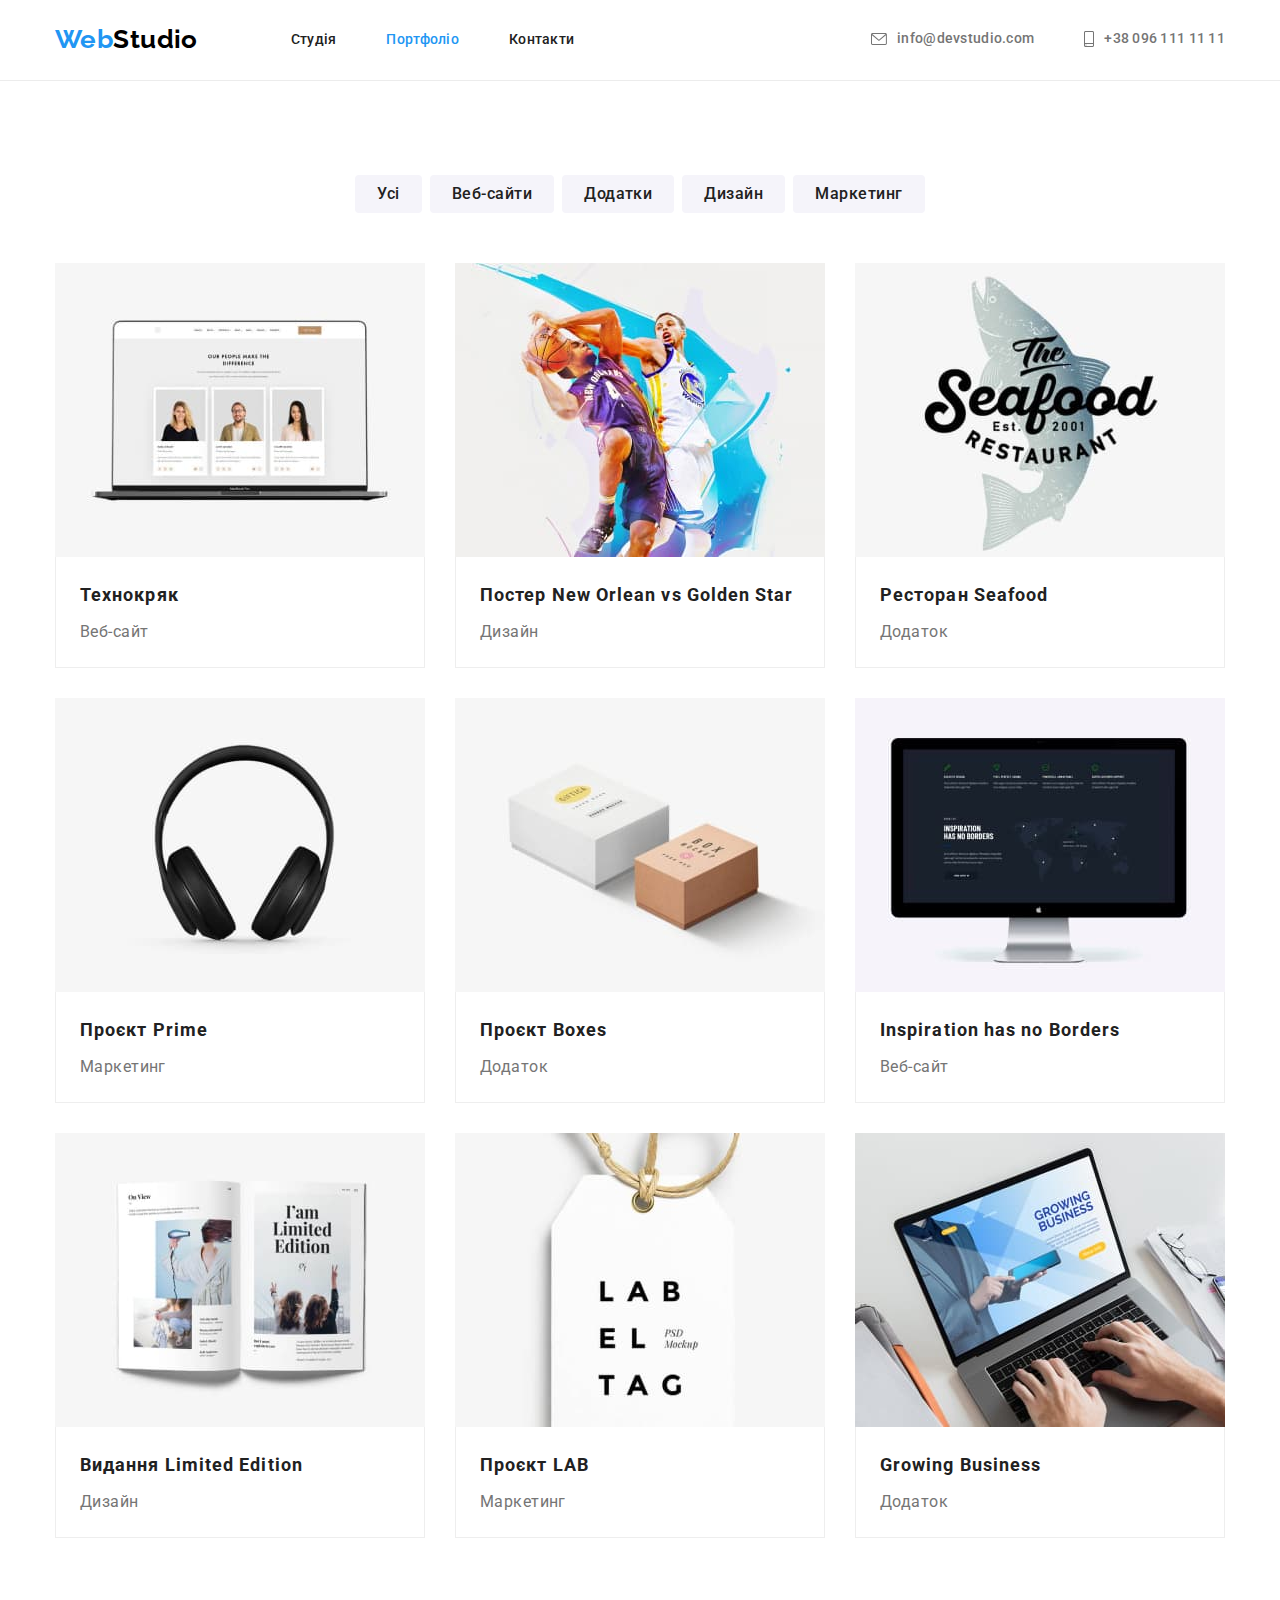
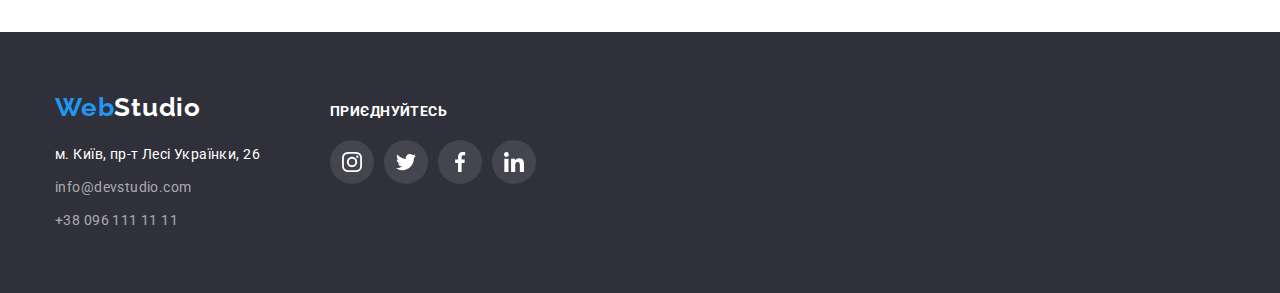
==== portfolio.html @ 176390a3 "copy from 4" ====
<!DOCTYPE html>
<html lang="uk">
  <head>
    <meta charset="UTF-8" />
    <meta http-equiv="X-UA-Compatible" content="IE=edge" />
    <meta name="viewport" content="width=device-width, initial-scale=1.0" />
    <title lang="en">WebStudio</title>
    <link
      rel="stylesheet"
      href="https://cdnjs.cloudflare.com/ajax/libs/modern-normalize/1.1.0/modern-normalize.min.css"
      integrity="sha512-wpPYUAdjBVSE4KJnH1VR1HeZfpl1ub8YT/NKx4PuQ5NmX2tKuGu6U/JRp5y+Y8XG2tV+wKQpNHVUX03MfMFn9Q=="
      crossorigin="anonymous"
      referrerpolicy="no-referrer"
    />
    <link rel="stylesheet" href="./css/styles.css" />
    <link rel="preconnect" href="https://fonts.googleapis.com" />
    <link rel="preconnect" href="https://fonts.gstatic.com" crossorigin />
    <link
      href="https://fonts.googleapis.com/css2?family=Raleway:wght@700&family=Roboto:wght@400;500;700;900&display=swap"
      rel="stylesheet"
    />
  </head>
  <body>
    <header class="header">
      <div class="container main-header">
        <nav class="nav">
          <a class="header-logo link" href="./index.html" lang="en"
            >Web<span class="logo-link">Studio</span>
          </a>
          <ul class="header-list list">
            <li class="header-item">
              <a class="header-link link" href="./index.html">Студія</a>
            </li>
            <li class="header-item">
              <a class="header-link link current" href="./portfolio.html">Портфоліо</a>
            </li>
            <li class="header-item">
              <a class="header-link link" href="./index.html">Контакти</a>
            </li>
          </ul>
        </nav>
        <ul class="header-list-contact list">
          <li class="header-item">
            <a class="header-link-right link" href="mailto:info@devstudio.com">
              <svg class="contact-icon" width="16" height="12">
                <use href="./images/symbol-defs.svg#icon-envelope"></use>
              </svg>
              info@devstudio.com</a
            >
          </li>
          <li class="header-item">
            <a class="header-link-right link" href="tel:+380961111111">
              <svg class="contact-icon" width="10" height="16">
                <use href="./images/symbol-defs.svg#icon-smartphone"></use>
              </svg>
              +38 096 111 11 11</a
            >
          </li>
        </ul>
      </div>
    </header>
    <main>
      <section class="project section">
        <div class="container">
          <h1 class="visually-hidden">Portfolio</h1>
          <ul class="filers-list list">
            <li class="filters-item"><button class="filters-btn" type="button">Усі</button></li>
            <li class="filters-item">
              <button class="filters-btn" type="button">Веб-сайти</button>
            </li>
            <li class="filters-item"><button class="filters-btn" type="button">Додатки</button></li>
            <li class="filters-item"><button class="filters-btn" type="button">Дизайн</button></li>
            <li class="filters-item">
              <button class="filters-btn" type="button">Маркетинг</button>
            </li>
          </ul>
          <ul class="project-list list">
            <li class="project-item">
              <a class="project-link link" href="">
                <img
                  class="img"
                  src="./images/portfolio/portfolio_1.jpg"
                  alt="Ноутбук"
                  width="370"
                  height="294"
                />
                <div class="icone-text">
                  <h2 class="project-subtitle">Технокряк</h2>
                  <p class="project-text">Веб-сайт</p>
                </div>
              </a>
            </li>
            <li class="project-item">
              <a class="project-link link" href="">
                <img
                  class="img"
                  src="./images/portfolio/portfolio_2.jpg"
                  alt="Постер волейболистів"
                  width="370"
                  height="294"
                />
                <div class="icone-text">
                  <h2 class="project-subtitle">Постер New Orlean vs Golden Star</h2>
                  <p class="project-text">Дизайн</p>
                </div>
              </a>
            </li>
            <li class="project-item">
              <a class="project-link link" href="">
                <img
                  class="img"
                  src="./images/portfolio/portfolio_3.jpg"
                  alt="Емблема ресторана у формі риби"
                  width="370"
                  height="294"
                />
                <div class="icone-text">
                  <h2 class="project-subtitle">Ресторан Seafood</h2>
                  <p class="project-text">Додаток</p>
                </div>
              </a>
            </li>
            <li class="project-item">
              <a class="project-link link" href="">
                <img
                  class="img"
                  src="./images/portfolio/portfolio_4.jpg"
                  alt="Чорні навушники"
                  width="370"
                  height="294"
                />
                <div class="icone-text">
                  <h2 class="project-subtitle">Проєкт Prime</h2>
                  <p class="project-text">Маркетинг</p>
                </div>
              </a>
            </li>
            <li class="project-item">
              <a class="project-link link" href="">
                <img
                  class="img"
                  src="./images/portfolio/portfolio_5.jpg"
                  alt="Дві картонні коробки"
                  width="370"
                  height="294"
                />
                <div class="icone-text">
                  <h2 class="project-subtitle">Проєкт Boxes</h2>
                  <p class="project-text">Додаток</p>
                </div>
              </a>
            </li>
            <li class="project-item">
              <a class="project-link link" href="">
                <img
                  class="img"
                  src="./images/portfolio/portfolio_6.jpg"
                  alt="Монітор"
                  width="370"
                  height="294"
                />
                <div class="icone-text">
                  <h2 class="project-subtitle">Inspiration has no Borders</h2>
                  <p class="project-text">Веб-сайт</p>
                </div>
              </a>
            </li>
            <li class="project-item">
              <a class="project-link link" href="">
                <img
                  class="img"
                  src="./images/portfolio/portfolio_7.jpg"
                  alt="Розгорнута книга"
                  width="370"
                  height="294"
                />
                <div class="icone-text">
                  <h2 class="project-subtitle">Видання Limited Edition</h2>
                  <p class="project-text">Дизайн</p>
                </div>
              </a>
            </li>
            <li class="project-item">
              <a class="project-link link" href="">
                <img
                  class="img"
                  src="./images/portfolio/portfolio_8.jpg"
                  alt="Лейбочка"
                  width="370"
                  height="294"
                />
                <div class="icone-text">
                  <h2 class="project-subtitle">Проєкт LAB</h2>
                  <p class="project-text">Маркетинг</p>
                </div>
              </a>
            </li>
            <li class="project-item">
              <a class="project-link link" href="">
                <img
                  class="img"
                  src="./images/portfolio/portfolio_9.jpg"
                  alt="Ноутбук"
                  width="370"
                  height="294"
                />
                <div class="icone-text">
                  <h2 class="project-subtitle">Growing Business</h2>
                  <p class="project-text">Додаток</p>
                </div>
              </a>
            </li>
          </ul>
        </div>
      </section>
    </main>
    <footer class="footer">
      <div class="container end-b">
        <div class="fotter-address">
          <a class="footer-logo link" href="./index.html" lang="en"
            >Web<span class="logo-link-footer">Studio</span></a
          >
          <address class="footer-address">
            <ul class="footer-list">
              <li class="footer-item list">
                <a
                  class="footer-link-place link"
                  href="https://goo.gl/maps/7BdyWeGDy39fK2eF7"
                  target="_blank"
                  rel="noopener noreferrer nofollow"
                >
                  м. Київ, пр-т Лесі Українки, 26
                </a>
              </li>
              <li class="footer-item list">
                <a class="footer-link link" href="mailto:info@devstudio.com">info@devstudio.com</a>
              </li>
              <li class="footer-item list">
                <a class="footer-link link" href="tel:+380961111111">+38 096 111 11 11</a>
              </li>
            </ul>
          </address>
        </div>
        <div class="footer-an">
          <p class="footer-text">приєднуйтесь</p>
          <ul class="footer-text-list">
            <li class="footer-text-item">
              <a class="footer-text-link" href="">
                <svg class="footer-soc-icon" width="20" height="20">
                  <use href="./images/symbol-defs-1.svg#icon-instagram"></use>
                </svg>
              </a>
            </li>
            <li class="footer-text-item">
              <a class="footer-text-link" href="">
                <svg class="footer-soc-icon" width="20" height="20">
                  <use href="./images/symbol-defs-1.svg#icon-twitter"></use>
                </svg>
              </a>
            </li>
            <li class="footer-text-item">
              <a class="footer-text-link" href="">
                <svg class="footer-soc-icon" width="20" height="20">
                  <use href="./images/symbol-defs-1.svg#icon-facebook"></use>
                </svg>
              </a>
            </li>
            <li class="footer-text-item">
              <a class="footer-text-link" href="">
                <svg class="footer-soc-icon" width="20" height="20">
                  <use href="./images/symbol-defs-1.svg#icon-linkedin"></use>
                </svg>
              </a>
            </li>
          </ul>
        </div>
      </div>
    </footer>
  </body>
</html>
---- css/styles.css ----
html {
  box-sizing: border-box;
}

*,
*::before,
*::after {
  box-sizing: inherit;
  margin: 0;
  padding: 0;
  list-style: none;
}

:root {
  --main-text-color: #212121;
  --secondary-text-color: #ffffff;
  --ouwer-text-color: #757575;
  --acent-color: #2196f3;
  --contener-color: #eeeeee;
  --logo-color-text: #000000;
  --buttons-port-color: #f5f4fa;
  --footer-text-color: rgba(255, 255, 255, 0.6);
  --background-footer-color: #2f303a;
  --background-section: #e5e5e5;
  --line-color: #ececec;
  --background-color: #ffffff;
  --icon-color: #afb1b8;
  --main-font: Roboto, sans-serif;
}

body {
  background-color: var(--background-color);
  color: var(--main-text-color);
  font-family: var(--main-font);
  font-size: 14px;
  letter-spacing: 0.03em;
}

h1,
h2,
h3,
h4,
h5,
h6,
p {
  margin: 0;
}

ul,
ol {
  margin: 0;
  padding-left: 0;
}

.list {
  list-style: none;
  padding-left: 0;
  margin: 0;
}

.link {
  text-decoration: none;
}

img {
  display: block;
  max-width: 100%;
  height: auto;
}

address {
  font-style: normal;
}

button {
  display: block;
  cursor: pointer;
  border: none;
  border-radius: 4px;
}

.visually-hidden {
  position: absolute;
  white-space: nowrap;
  width: 1px;
  height: 1px;
  overflow: hidden;
  border: 0;
  padding: 0;
  clip: rect(0 0 0 0);
  clip-path: inset(50%);
  margin: -1px;
}

.container {
  width: 1200px;
  margin: 0 auto;
  padding: 0 15px;
}

.section {
  padding-top: 94px;
  padding-bottom: 94px;
}

/* --------------header------------- */

.header {
  background-color: var(--background-color);
  padding-top: 24px;
  padding-bottom: 25px;
  border-bottom: 1px solid var(--line-color);
}

.main-header {
  display: flex;
  align-items: center;
}

.header-list {
  display: flex;
  gap: 50px;
}

.nav {
  display: flex;
  align-items: center;
}
.header-logo {
  font-family: 'Raleway', sans-serif;
  font-weight: 700;
  font-size: 26px;
  line-height: 1.19;
  margin-right: 93px;
  color: var(--acent-color);
}

.logo-link {
  color: var(--logo-color-text);
}

.header-link {
  font-weight: 500;
  line-height: 1.14;
  letter-spacing: 0.02em;
  text-align: center;
  color: var(--main-text-color);
}

.header-link:hover,
.header-link:focus,
.header-link-right:hover,
.header-link-right:focus {
  color: var(--acent-color);
}

.current {
  color: var(--acent-color);
}

.header-list-contact {
  display: flex;
  margin-left: auto;
}

.header-list-contact .header-item + .header-item {
  margin-left: 50px;
}

.header-link-right {
  font-weight: 500;
  line-height: 1.14;
  letter-spacing: 0.02em;
  color: var(--ouwer-text-color);
  display: flex;
  align-items: center;
}

.header-item {
  display: block;
}

.contact-icon {
  fill: currentColor;
  margin-right: 10px;
}

/* -------------hero------------- */

.hero {
  padding-top: 200px;
  padding-bottom: 200px;
  background-color: #c4c4c4;
  background-image: linear-gradient(rgba(47, 48, 58, 0.4), rgba(47, 48, 58, 0.4)),
    url(../images/hero-bg.jpg);
  background-repeat: no-repeat;
  background-position: center;
  background-size: cover;
  border: rgba(47, 48, 58, 0.4);
  max-width: 1600px;
  height: 600px;
  margin: 0 auto;
}

.hero-content {
}

.hero-title {
  font-weight: 900;
  font-size: 44px;
  line-height: 1.36;
  letter-spacing: 0.06em;
  text-align: center;
  text-transform: uppercase;
  color: var(--secondary-text-color);
  max-width: 696px;
  margin: 0 auto 30px auto;
}

.hero-btn {
  font-family: inherit;
  font-weight: 700;
  font-size: 16px;
  line-height: 1.88;
  letter-spacing: 0.06em;
  color: var(--secondary-text-color);
  background: var(--acent-color);
  cursor: pointer;
  border-radius: 4px;
  border: 0;
  min-width: 216px;
  padding: 10px 32px;
  text-align: center;
  margin: 0 auto;
  display: block;
}

.hero-btn:hover,
.hero-btn:focus {
  background: #188ce8;
}

/* ----------------second-section------------ */

.second-section {
  background-color: var(--background-color);
}

.second-icon-link {
  width: 270px;
  height: 120px;
  background: #f5f4fa;
  border-radius: 4px;
  margin-bottom: 30px;
  display: flex;
  align-items: center;
  justify-content: center;
  cursor: pointer;
}

.second-section-list {
  display: flex;
  gap: 30px;
}

.second-section-item {
  width: 270px;
  align-items: center;
  justify-content: center;
}
.second-section-subtitle {
  font-weight: 700;
  line-height: 1.14;
  font-size: 14px;
  text-transform: uppercase;
  color: var(--main-text-color);
  margin-bottom: 10px;
}
.second-section-text {
  line-height: 1.71;
  color: var(--ouwer-text-color);
}

.second-icon-link {
}

/* -----------------third-section------------- */

.third-section {
  background-color: var(--background-color);
  padding-top: 0;
}
.third-section-title {
  font-weight: 700;
  font-size: 36px;
  line-height: 1.17;
  text-align: center;
  color: var(--main-text-color);
  margin-bottom: 50px;
}
.third-section-list {
  display: flex;
  gap: 30px;
}

/* --------------------fourth-section------------- */

.fourth-section {
  background-color: #f5f4fa;
}
.fourth-section-title {
  font-weight: 700;
  font-size: 36px;
  line-height: 1.17;
  text-align: center;
  color: var(--main-text-color);
  margin-bottom: 50px;
}
.fourth-section-list {
  display: flex;
  gap: 30px;
}
.fourth-section-item {
  width: calc((100%-90) / 4);
  box-shadow: 0px 1px 3px rgba(0, 0, 0, 0.12), 0px 1px 1px rgba(0, 0, 0, 0.14),
    0px 2px 1px rgba(0, 0, 0, 0.2);
  border-radius: 0px 0px 4px 4px;
}

.fourth-section-subtitle {
  font-weight: 500;
  font-size: 16px;
  line-height: 1.19;
  text-align: center;
  color: var(--main-text-color);
  margin-bottom: 10px;
}
.fourth-section-text {
  font-size: 16px;
  line-height: 1.19;
  text-align: center;
  color: var(--ouwer-text-color);
  margin-bottom: 16px;
}

.introducing {
  padding-top: 30px;
  padding-bottom: 30px;
  background-color: var(--background-color);
}

.team-soc-list {
  display: flex;
  justify-content: center;
  gap: 10px;
}

.team-soc-link {
  width: 44px;
  height: 44px;
  border-radius: 50%;
  background-color: var(--background-color);
  display: flex;
  align-items: center;
  justify-content: center;
  color: var(--icon-color);
}

.team-soc-link:hover,
.team-soc-link:focus {
  background-color: var(--acent-color);
  color: var(--background-color);
}

.team-soc-icon {
  fill: currentColor;
}

/* ---------------clients---------------- */

.clients {
  background-color: var(--background-color);
}
.clients-title {
  font-weight: 700;
  font-size: 36px;
  line-height: 1.17;
  text-align: center;
  color: var(--main-text-color);
  margin-bottom: 50px;
}
.clients-list {
  display: flex;
  justify-content: center;
  gap: 30px;
}
.clients-item {
}

.clients-link:hover,
.clients-link:focus {
  border: 1px solid #2196f3;
  color: var(--acent-color);
}

.clients-link {
  width: 170px;
  height: 92px;
  border: 1px solid #afb1b8;
  border-radius: 4px;
  display: flex;
  align-items: center;
  justify-content: center;
  color: var(--icon-color);
}

.team-icon {
  fill: currentColor;
}
/* --------------footer------------- */

.footer {
  background-color: var(--background-footer-color);
  padding-top: 60px;
  padding-bottom: 60px;
}
.footer-logo {
  font-family: 'Raleway', sans-serif;
  font-style: normal;
  font-weight: 700;
  font-size: 26px;
  line-height: 1.19;
  letter-spacing: 0.03em;
  color: var(--acent-color);
  margin-bottom: 20px;
  display: inline-block;
}

.logo-link-footer {
  color: var(--secondary-text-color);
}

.footer-link-place {
  font-style: normal;
  font-weight: 400;
  line-height: 1.71;
  color: var(--secondary-text-color);
}

.footer-link-place:hover,
.footer-link-place:focus {
  color: var(--acent-color);
  cursor: pointer;
}

.footer-link {
  font-style: normal;
  font-weight: 400;
  line-height: 1.71;
  color: var(--footer-text-color);
  margin-top: 9px;
  margin-top: 9px;
  display: block;
}

.footer-link:hover,
.footer-link:focus {
  color: var(--acent-color);
}

.end-b {
  display: flex;
  gap: 70px;
  align-items: baseline;
}

.footer-text {
  font-weight: 700;
  line-height: 1.14;
  text-transform: uppercase;
  color: #ffffff;
  margin-bottom: 20px;
}
.footer-text-list {
  display: inline-flex;
  justify-content: center;
  gap: 10px;
}

.footer-text-link {
  width: 44px;
  height: 44px;
  border-radius: 50%;
  background-color: rgba(255, 255, 255, 0.1);
  display: flex;
  align-items: center;
  justify-content: center;
}

.footer-soc-icon {
  fill: var(--background-color);
}

.footer-text-link:hover,
.footer-text-link:focus {
  cursor: pointer;
  background-color: var(--acent-color);
}

/* -----------------portfolio------------ */
/* -----------------project------------------ */

.project {
  background-color: var(--background-color);
}

.filers-list {
  margin-bottom: 50px;
  display: flex;
  justify-content: center;
  gap: 8px;
}

.filters-item {
  width: calc((100% - 32) / 5);
}

.filters-btn {
  font-family: var(--main-font);
  font-style: normal;
  font-weight: 500;
  font-size: 16px;
  line-height: 1.62;
  text-align: center;
  letter-spacing: 0.03em;
  color: var(--main-text-color);
  background-color: var(--buttons-port-color);
  border-radius: 4px;
  border: 0;
  cursor: pointer;
  padding: 6px 22px;
}

.filters-btn:hover,
.filters-btn:focus {
  color: var(--secondary-text-color);
  background-color: var(--acent-color);
  box-shadow: 0px 3px 1px rgba(0, 0, 0, 0.1), 0px 1px 2px rgba(0, 0, 0, 0.08),
    0px 2px 2px rgba(0, 0, 0, 0.12);
  border-radius: 4px;
}

.project-list {
  display: flex;
  flex-wrap: wrap;
  gap: 30px;
}

.project-item {
  width: calc((100% - 60) / 3);
}

.project-link:hover,
.project-link:focus {
  cursor: pointer;
  box-shadow: 0px 1px 1px rgba(0, 0, 0, 0.12), 0px 4px 4px rgba(0, 0, 0, 0.06),
    1px 4px 6px rgba(0, 0, 0, 0.16);
}

.icone-text {
  padding: 20px 24px;
  color: var(--main-text-color);
  border: 1px solid var(--contener-color);
  border-top: none;
  background-color: var(--background-color);
}

.project-link {
  display: block;
}

.project-subtitle {
  font-weight: 700;
  font-size: 18px;
  line-height: 2;
  letter-spacing: 0.06em;
}
.project-text {
  font-weight: 400;
  font-size: 16px;
  line-height: 1.88;
  color: var(--ouwer-text-color);
  margin-top: 4px;
}
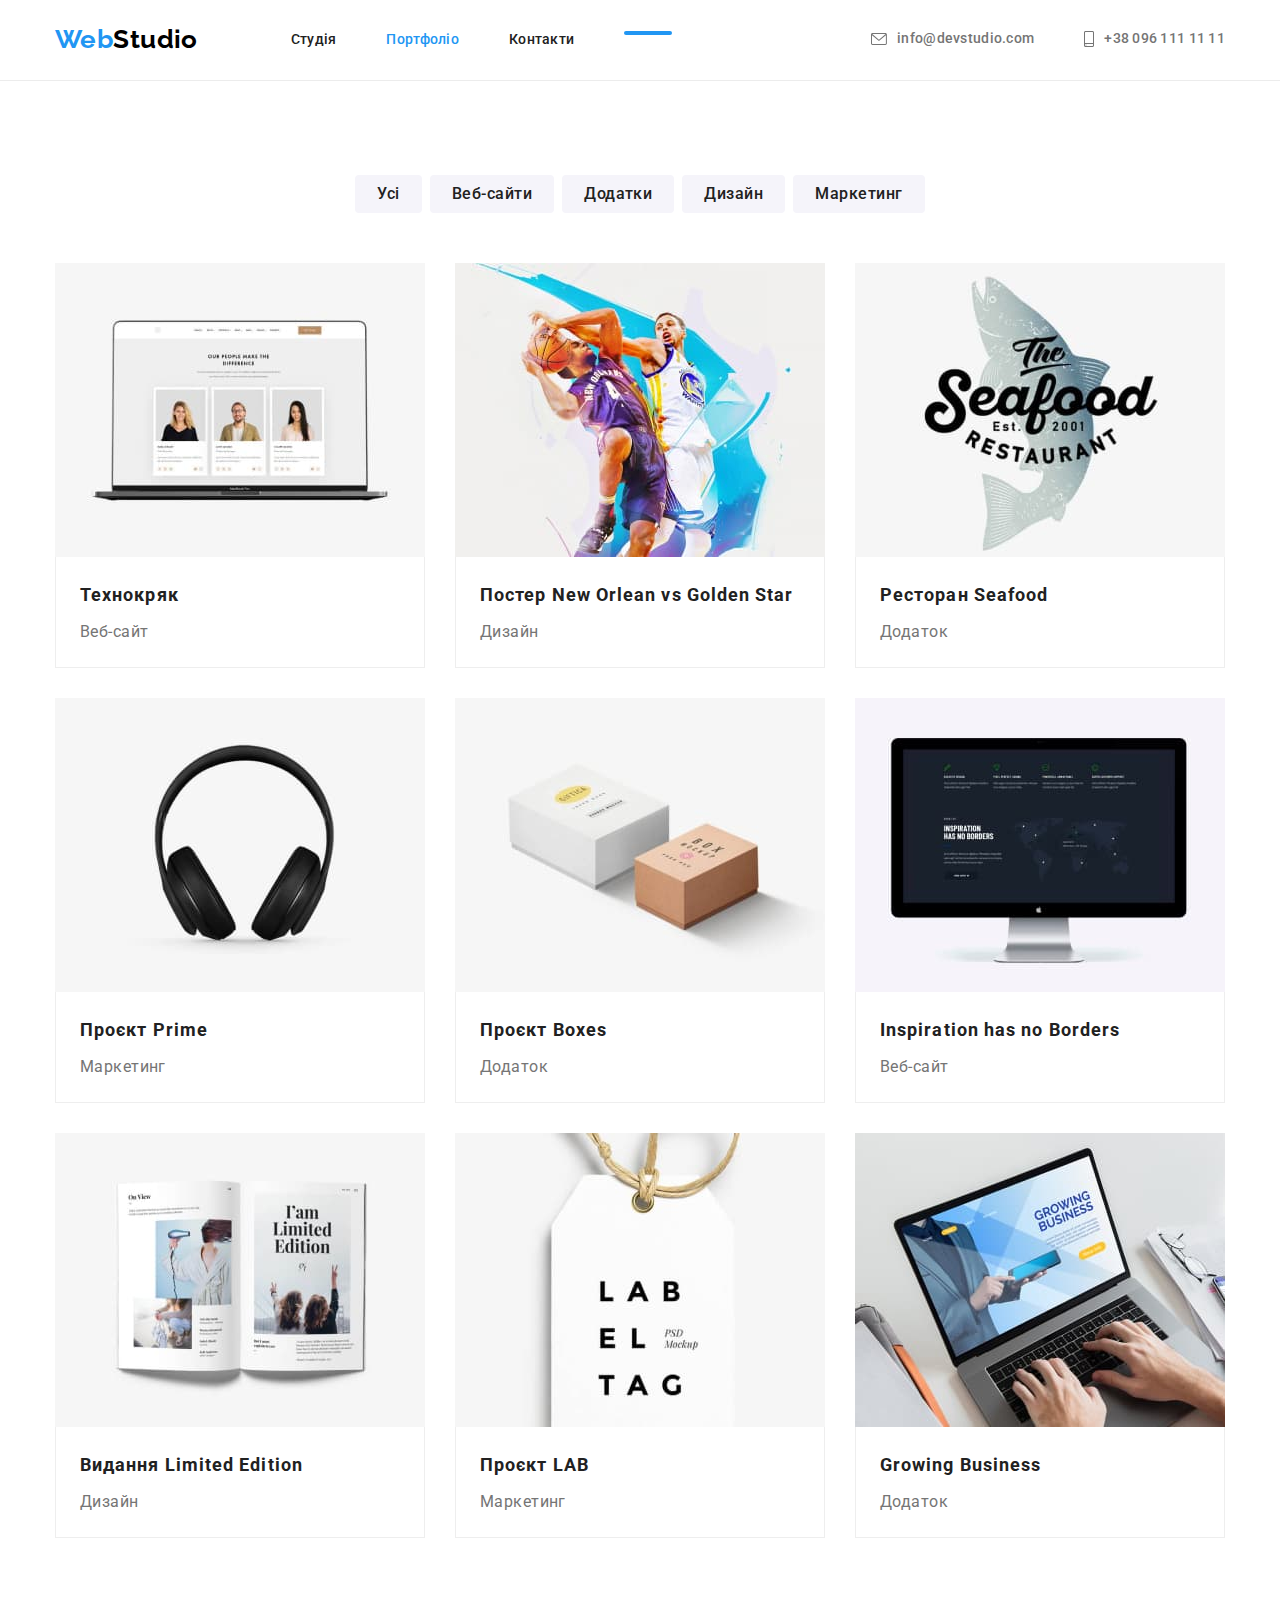
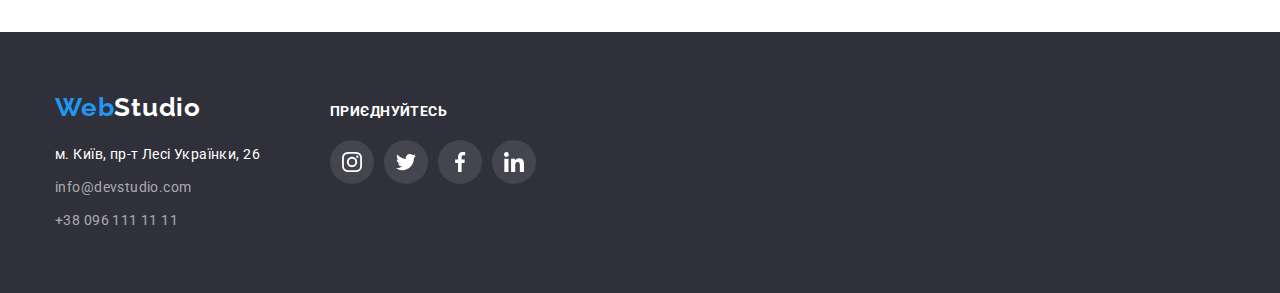
==== commit cf9a9642: "upd" ====
--- a/portfolio.html
+++ b/portfolio.html
@@ -77,13 +77,20 @@
           <ul class="project-list list">
             <li class="project-item">
               <a class="project-link link" href="">
-                <img
-                  class="img"
-                  src="./images/portfolio/portfolio_1.jpg"
-                  alt="Ноутбук"
-                  width="370"
-                  height="294"
-                />
+                <div class="project-link-wrap">
+                  <img
+                    class="img"
+                    src="./images/portfolio/portfolio_1.jpg"
+                    alt="Ноутбук"
+                    width="370"
+                    height="294"
+                  />
+                  <p class="project-hidden-text">
+                    Ресурс пропонує комплексні пропозиції з різним рівнем функціоналу та сервісів.
+                    Все це дозволить відвідувачу отримати вичерпні відомості про компанію чи
+                    приватну особу.
+                  </p>
+                </div>
                 <div class="icone-text">
                   <h2 class="project-subtitle">Технокряк</h2>
                   <p class="project-text">Веб-сайт</p>
--- a/css/styles.css
+++ b/css/styles.css
@@ -145,6 +145,15 @@
   letter-spacing: 0.02em;
   text-align: center;
   color: var(--main-text-color);
+  transition: color 250ms cubic-bezier(0.4, 0, 0.2, 1);
+}
+
+.header-list::after {
+  content: ' ';
+  width: 48px;
+  height: 4px;
+  background-color: #2196f3;
+  border-radius: 2px;
 }
 
 .header-link:hover,
@@ -174,6 +183,7 @@
   color: var(--ouwer-text-color);
   display: flex;
   align-items: center;
+  transition: color 250ms cubic-bezier(0.4, 0, 0.2, 1);
 }
 
 .header-item {
@@ -233,11 +243,12 @@
   text-align: center;
   margin: 0 auto;
   display: block;
+  transition: background-color 250ms cubic-bezier(0.4, 0, 0.2, 1);
 }
 
 .hero-btn:hover,
 .hero-btn:focus {
-  background: #188ce8;
+  background-color: #188ce8;
 }
 
 /* ----------------second-section------------ */
@@ -303,6 +314,24 @@
   gap: 30px;
 }
 
+.third-section-item {
+  position: relative;
+}
+
+.third-section-text {
+  position: absolute;
+  top: 224px;
+  left: 0;
+  right: 0;
+  padding: 27px 107px;
+  font-weight: 700;
+  line-height: 1.14;
+  text-align: center;
+  text-transform: uppercase;
+  color: var(--background-color);
+  background-color: rgba(47, 48, 58, 0.8);
+}
+
 /* --------------------fourth-section------------- */
 
 .fourth-section {
@@ -364,6 +393,8 @@
   align-items: center;
   justify-content: center;
   color: var(--icon-color);
+  transition: color 250ms cubic-bezier(0.4, 0, 0.2, 1),
+    background-color 250ms cubic-bezier(0.4, 0, 0.2, 1);
 }
 
 .team-soc-link:hover,
@@ -412,6 +443,7 @@
   align-items: center;
   justify-content: center;
   color: var(--icon-color);
+  transition: color 250ms cubic-bezier(0.4, 0, 0.2, 1), border 250ms cubic-bezier(0.4, 0, 0.2, 1);
 }
 
 .team-icon {
@@ -445,6 +477,7 @@
   font-weight: 400;
   line-height: 1.71;
   color: var(--secondary-text-color);
+  transition: color 250ms cubic-bezier(0.4, 0, 0.2, 1);
 }
 
 .footer-link-place:hover,
@@ -461,6 +494,7 @@
   margin-top: 9px;
   margin-top: 9px;
   display: block;
+  transition: color 250ms cubic-bezier(0.4, 0, 0.2, 1);
 }
 
 .footer-link:hover,
@@ -495,6 +529,8 @@
   display: flex;
   align-items: center;
   justify-content: center;
+  transition: background-color 250ms cubic-bezier(0.4, 0, 0.2, 1),
+    cursor 250ms cubic-bezier(0.4, 0, 0.2, 1);
 }
 
 .footer-soc-icon {
@@ -539,6 +575,9 @@
   border: 0;
   cursor: pointer;
   padding: 6px 22px;
+  transition: background-color 250ms cubic-bezier(0.4, 0, 0.2, 1),
+    color 250ms cubic-bezier(0.4, 0, 0.2, 1), box-shadow 250ms cubic-bezier(0.4, 0, 0.2, 1),
+    border-radius 250ms cubic-bezier(0.4, 0, 0.2, 1);
 }
 
 .filters-btn:hover,
@@ -560,6 +599,15 @@
   width: calc((100% - 60) / 3);
 }
 
+.project-item:hover .project-hidden-text {
+  transform: translateY(0);
+}
+
+.project-link-wrap {
+  position: relative;
+  overflow: hidden;
+}
+
 .project-link:hover,
 .project-link:focus {
   cursor: pointer;
@@ -567,6 +615,21 @@
     1px 4px 6px rgba(0, 0, 0, 0.16);
 }
 
+.project-hidden-text {
+  position: absolute;
+  top: 0;
+  left: 0;
+  padding: 63px 24px;
+  font-weight: 400;
+  font-size: 18px;
+  line-height: 1.56;
+  letter-spacing: 0.03em;
+  color: var(--background-color);
+  background-color: rgba(33, 150, 243, 0.9);
+  transform: translateY(100%);
+  transition: transform 250ms cubic-bezier(0.4, 0, 0.2, 1);
+}
+
 .icone-text {
   padding: 20px 24px;
   color: var(--main-text-color);
@@ -577,6 +640,8 @@
 
 .project-link {
   display: block;
+  transition: cursor 250ms cubic-bezier(0.4, 0, 0.2, 1),
+    box-shadow 250ms cubic-bezier(0.4, 0, 0.2, 1);
 }
 
 .project-subtitle {
